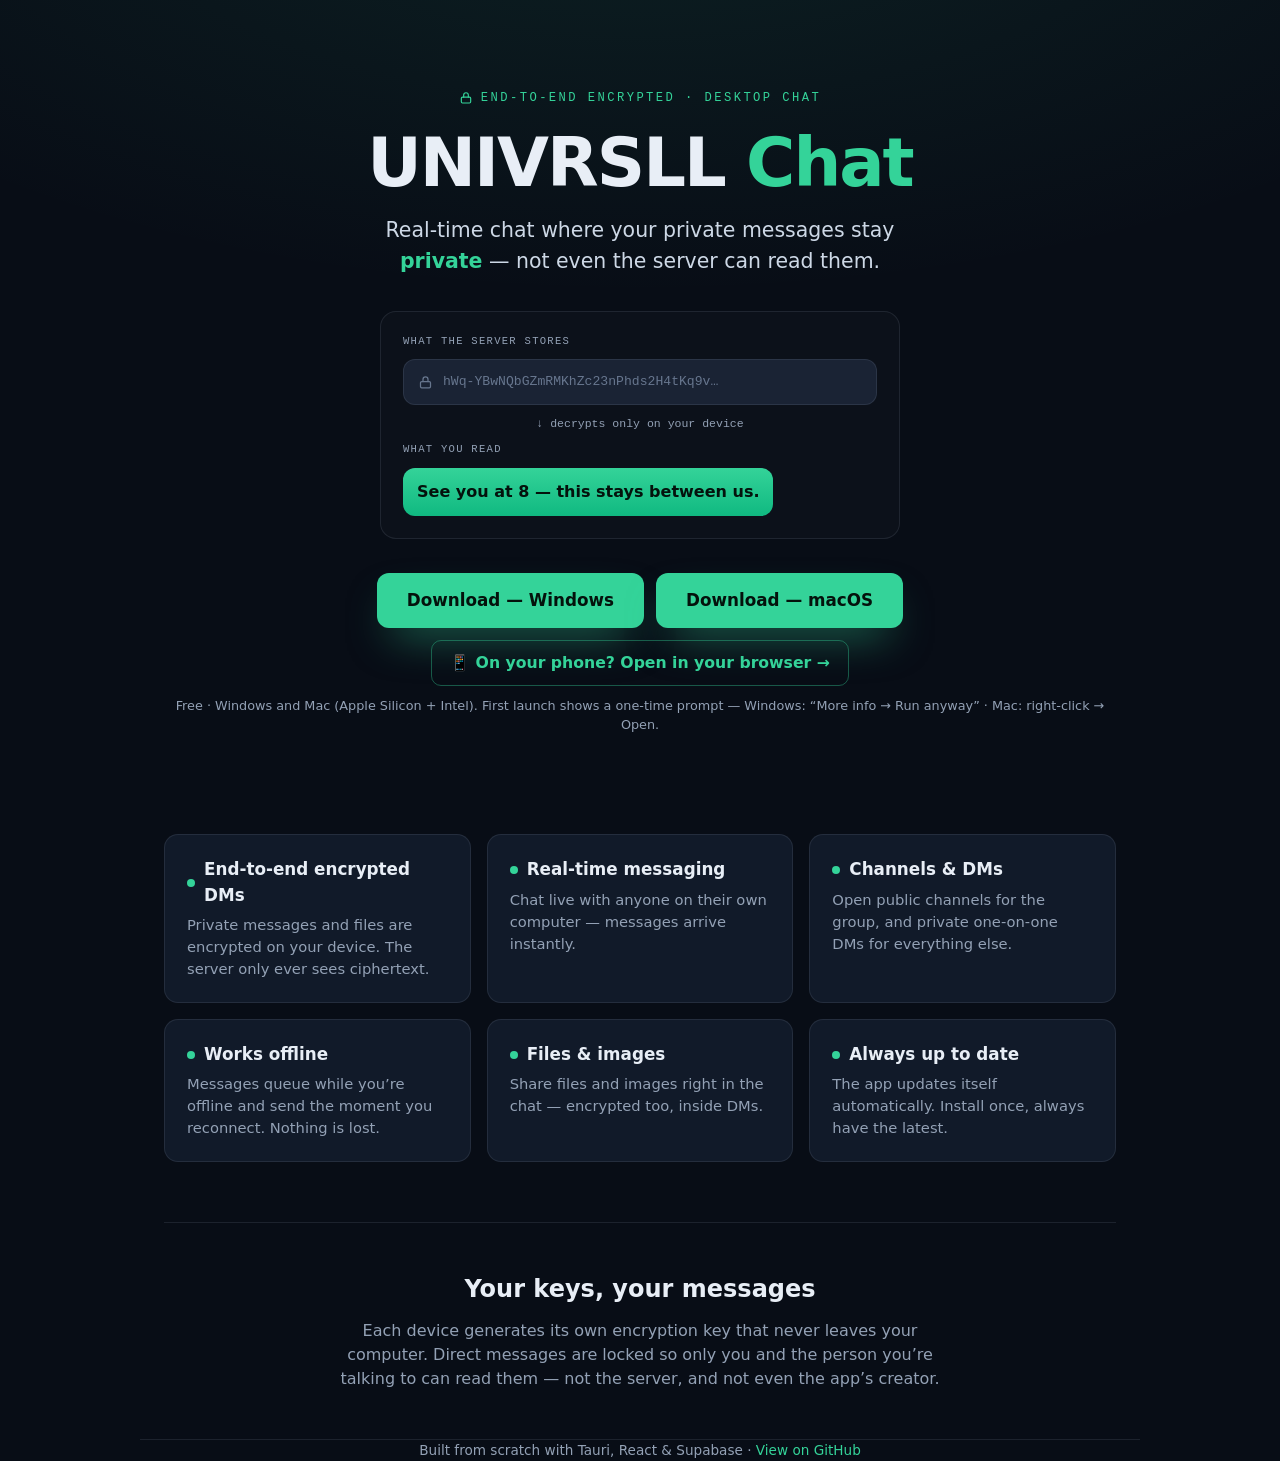
==== docs/index.html @ b4bb4bf6 "site: bump download links to v0.10.4" ====
<!DOCTYPE html>
<html lang="en">
<head>
<meta charset="UTF-8" />
<meta name="viewport" content="width=device-width, initial-scale=1.0" />
<title>UNIVRSLL Chat — Private chat for Windows, Mac &amp; phone</title>
<meta name="description" content="Free real-time chat with end-to-end encrypted DMs and built-in translation. Works on Windows, Mac, and your phone." />

<!-- Open Graph (Facebook / LinkedIn) -->
<meta property="og:type" content="website" />
<meta property="og:url" content="https://alja0079.github.io/univrsll-chat/" />
<meta property="og:title" content="UNIVRSLL Chat — Private chat for Windows, Mac &amp; phone" />
<meta property="og:description" content="Free real-time chat with end-to-end encrypted DMs and translation. Works on Windows, Mac, and your phone." />
<meta property="og:image" content="https://alja0079.github.io/univrsll-chat/og.png" />
<meta property="og:image:width" content="1200" />
<meta property="og:image:height" content="630" />

<!-- Twitter -->
<meta name="twitter:card" content="summary_large_image" />
<meta name="twitter:title" content="UNIVRSLL Chat — Private chat for Windows, Mac &amp; phone" />
<meta name="twitter:description" content="Free chat with encrypted DMs and translation — on Windows, Mac &amp; phone." />
<meta name="twitter:image" content="https://alja0079.github.io/univrsll-chat/og.png" />

<link rel="icon" href="data:image/svg+xml,<svg xmlns='http://www.w3.org/2000/svg' viewBox='0 0 100 100'><text y='.9em' font-size='90'>%F0%9F%94%92</text></svg>" />

<style>
  :root {
    --ink: #080d16;
    --panel: #111a29;
    --bubble: #1a2334;
    --line: rgba(148, 163, 184, 0.14);
    --emerald: #34d399;
    --emerald-deep: #10b981;
    --text: #e8eef6;
    --muted: #93a1b5;
    --cipher: #67768e;
    --sans: "Segoe UI", system-ui, -apple-system, "Helvetica Neue", Arial, sans-serif;
    --mono: ui-monospace, "Cascadia Code", "Consolas", "SFMono-Regular", monospace;
  }
  * { box-sizing: border-box; margin: 0; padding: 0; }
  html { scroll-behavior: smooth; }
  body {
    font-family: var(--sans);
    color: var(--text);
    line-height: 1.5;
    -webkit-font-smoothing: antialiased;
    background:
      radial-gradient(140% 55% at 50% -10%, rgba(52, 211, 153, 0.10), transparent 55%),
      var(--ink);
  }
  .wrap { max-width: 1000px; margin: 0 auto; padding: 0 24px; }

  .hero { text-align: center; padding: 88px 0 40px; }
  .eyebrow {
    display: inline-flex; align-items: center; gap: 8px;
    font-family: var(--mono); font-size: 0.76rem;
    letter-spacing: 0.2em; text-transform: uppercase; color: var(--emerald);
  }
  .eyebrow svg { width: 14px; height: 14px; }
  h1 {
    font-size: clamp(2.4rem, 7vw, 4.2rem); font-weight: 800;
    letter-spacing: -0.03em; line-height: 1; margin-top: 18px; text-wrap: balance;
  }
  h1 .accent { color: var(--emerald); }
  .sub {
    max-width: 52ch; margin: 18px auto 0;
    font-size: clamp(1.05rem, 2.4vw, 1.28rem); color: #cdd8e6; text-wrap: balance;
  }
  .sub strong { color: var(--emerald); font-weight: 600; }

  .demo {
    max-width: 520px; margin: 34px auto 0; text-align: left;
    background: rgba(255, 255, 255, 0.02); border: 1px solid var(--line);
    border-radius: 16px; padding: 22px;
    display: flex; flex-direction: column; gap: 10px;
  }
  .demo-label {
    font-family: var(--mono); font-size: 0.66rem; letter-spacing: 0.12em;
    text-transform: uppercase; color: var(--muted);
  }
  .bubble { border-radius: 12px; padding: 12px 14px; }
  .cipher {
    display: flex; align-items: center; gap: 10px; overflow: hidden;
    background: var(--bubble); border: 1px solid var(--line);
    color: var(--cipher); font-family: var(--mono); font-size: 0.82rem;
  }
  .cipher svg { width: 15px; height: 15px; flex: none; }
  .cipher code { white-space: nowrap; overflow: hidden; text-overflow: ellipsis; }
  .arrow { font-family: var(--mono); font-size: 0.72rem; color: var(--muted); text-align: center; }
  .plain {
    align-self: flex-start; max-width: 82%; font-weight: 600; color: #04120c;
    background: linear-gradient(180deg, var(--emerald), var(--emerald-deep));
  }

  .cta { margin-top: 34px; display: flex; flex-direction: column; align-items: center; gap: 10px; }
  .btn {
    display: inline-block; background: var(--emerald); color: #04120c;
    font-weight: 700; font-size: 1.05rem; padding: 15px 30px; border-radius: 12px;
    text-decoration: none; box-shadow: 0 20px 44px -16px rgba(52, 211, 153, 0.6);
    transition: transform 0.15s ease;
  }
  .btn:hover { transform: translateY(-2px); }
  .btn:focus-visible { outline: 2px solid var(--emerald); outline-offset: 3px; }
  .cta small { color: var(--muted); font-size: 0.8rem; }
  .btn-row { display: flex; gap: 12px; flex-wrap: wrap; justify-content: center; }
  .btn-ghost {
    display: inline-block; margin-top: 2px; color: var(--emerald);
    font-weight: 600; font-size: 0.98rem; text-decoration: none;
    padding: 10px 18px; border-radius: 10px;
    border: 1px solid rgba(52, 211, 153, 0.38); transition: background 0.15s ease;
  }
  .btn-ghost:hover { background: rgba(52, 211, 153, 0.10); }

  .features {
    display: grid; grid-template-columns: repeat(auto-fit, minmax(230px, 1fr));
    gap: 16px; padding: 60px 0;
  }
  .feat { background: var(--panel); border: 1px solid var(--line); border-radius: 14px; padding: 22px; }
  .feat h3 { font-size: 1.05rem; margin-bottom: 6px; display: flex; align-items: center; gap: 9px; }
  .feat p { color: var(--muted); font-size: 0.92rem; }
  .dot { width: 8px; height: 8px; border-radius: 50%; background: var(--emerald); flex: none; }

  .note { border-top: 1px solid var(--line); padding: 48px 0; text-align: center; }
  .note h2 { font-size: 1.5rem; margin-bottom: 12px; }
  .note p { max-width: 60ch; margin: 0 auto; color: var(--muted); }

  footer { border-top: 1px solid var(--line); padding: 30px 0 54px; text-align: center; color: var(--muted); font-size: 0.85rem; }
  footer a { color: var(--emerald); text-decoration: none; }
  footer a:hover { text-decoration: underline; }

  @media (max-width: 560px) { .hero { padding-top: 60px; } }
</style>
</head>
<body>
  <header class="hero">
    <div class="wrap">
      <span class="eyebrow">
        <svg viewBox="0 0 24 24" fill="none" stroke="currentColor" stroke-width="2" stroke-linecap="round" stroke-linejoin="round"><rect x="4" y="10.5" width="16" height="10" rx="2"/><path d="M8 10.5V7a4 4 0 0 1 8 0v3.5"/></svg>
        End-to-end encrypted · Desktop chat
      </span>
      <h1>UNIVRSLL <span class="accent">Chat</span></h1>
      <p class="sub">Real-time chat where your private messages stay <strong>private</strong> — not even the server can read them.</p>

      <div class="demo">
        <div class="demo-label">What the server stores</div>
        <div class="bubble cipher">
          <svg viewBox="0 0 24 24" fill="none" stroke="currentColor" stroke-width="2" stroke-linecap="round" stroke-linejoin="round"><rect x="4" y="10.5" width="16" height="10" rx="2"/><path d="M8 10.5V7a4 4 0 0 1 8 0v3.5"/></svg>
          <code>hWq-YBwNQbGZmRMKhZc23nPhds2H4tKq9v&hellip;</code>
        </div>
        <div class="arrow">&darr; decrypts only on your device</div>
        <div class="demo-label">What you read</div>
        <div class="bubble plain">See you at 8 &mdash; this stays between us.</div>
      </div>

      <div class="cta">
        <div class="btn-row">
          <a class="btn" href="https://github.com/alja0079/univrsll-chat/releases/download/v0.10.4/desktop-chat_0.10.4_x64-setup.exe">Download &mdash; Windows</a>
          <a class="btn" href="https://github.com/alja0079/univrsll-chat/releases/download/v0.10.4/desktop-chat_0.10.4_universal.dmg">Download &mdash; macOS</a>
        </div>
        <a class="btn-ghost" href="https://alja0079.github.io/univrsll-chat/app/">&#128241; On your phone? Open in your browser &rarr;</a>
        <small>Free &middot; Windows and Mac (Apple Silicon + Intel). First launch shows a one-time prompt &mdash; Windows: &ldquo;More info &rarr; Run anyway&rdquo; · Mac: right-click &rarr; Open.</small>
      </div>
    </div>
  </header>

  <main class="wrap">
    <section class="features">
      <div class="feat"><h3><span class="dot"></span>End-to-end encrypted DMs</h3><p>Private messages and files are encrypted on your device. The server only ever sees ciphertext.</p></div>
      <div class="feat"><h3><span class="dot"></span>Real-time messaging</h3><p>Chat live with anyone on their own computer &mdash; messages arrive instantly.</p></div>
      <div class="feat"><h3><span class="dot"></span>Channels &amp; DMs</h3><p>Open public channels for the group, and private one-on-one DMs for everything else.</p></div>
      <div class="feat"><h3><span class="dot"></span>Works offline</h3><p>Messages queue while you&rsquo;re offline and send the moment you reconnect. Nothing is lost.</p></div>
      <div class="feat"><h3><span class="dot"></span>Files &amp; images</h3><p>Share files and images right in the chat &mdash; encrypted too, inside DMs.</p></div>
      <div class="feat"><h3><span class="dot"></span>Always up to date</h3><p>The app updates itself automatically. Install once, always have the latest.</p></div>
    </section>

    <section class="note">
      <h2>Your keys, your messages</h2>
      <p>Each device generates its own encryption key that never leaves your computer. Direct messages are locked so only you and the person you&rsquo;re talking to can read them &mdash; not the server, and not even the app&rsquo;s creator.</p>
    </section>
  </main>

  <footer class="wrap">
    Built from scratch with Tauri, React &amp; Supabase &middot;
    <a href="https://github.com/alja0079/univrsll-chat">View on GitHub</a>
  </footer>
</body>
</html>
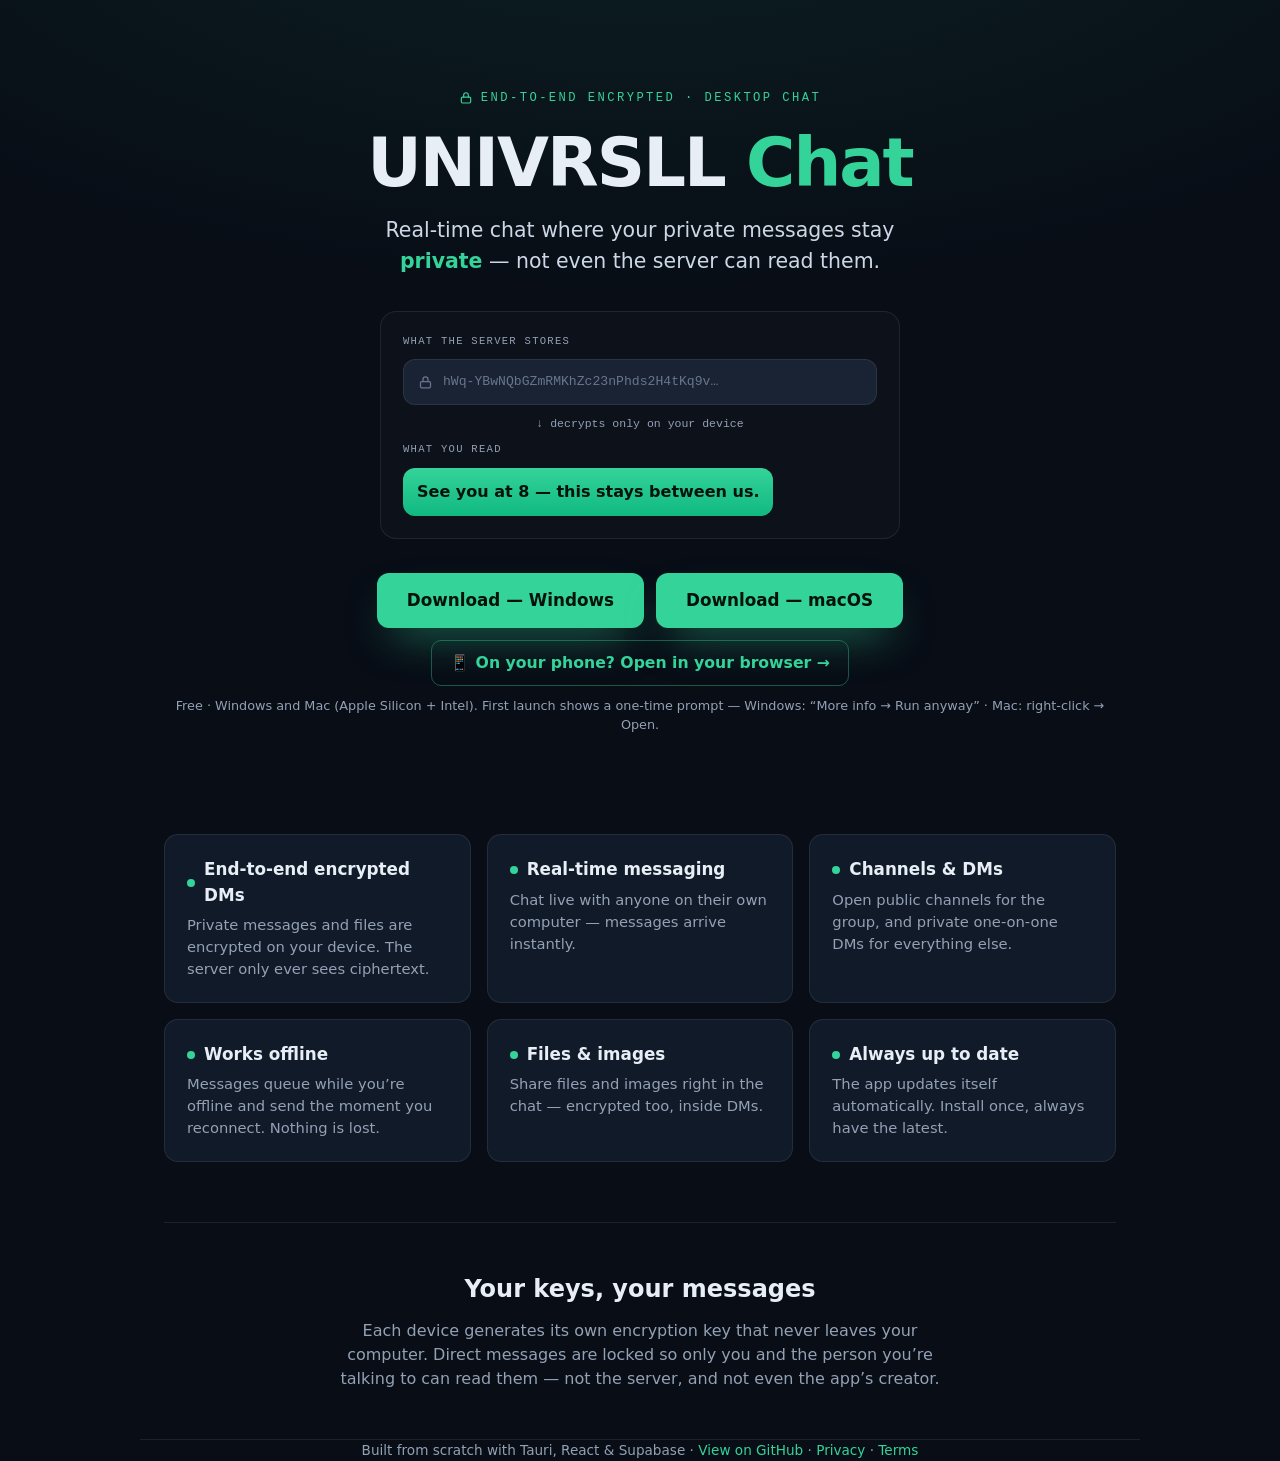
==== commit 09b62f7a: "site: add Privacy Policy and Terms of Service pages + footer links" ====
--- a/docs/index.html
+++ b/docs/index.html
@@ -154,8 +154,8 @@
 
       <div class="cta">
         <div class="btn-row">
-          <a class="btn" href="https://github.com/alja0079/univrsll-chat/releases/download/v0.10.4/desktop-chat_0.10.4_x64-setup.exe">Download &mdash; Windows</a>
-          <a class="btn" href="https://github.com/alja0079/univrsll-chat/releases/download/v0.10.4/desktop-chat_0.10.4_universal.dmg">Download &mdash; macOS</a>
+          <a class="btn" href="https://github.com/alja0079/univrsll-chat/releases/download/v0.10.6/desktop-chat_0.10.6_x64-setup.exe">Download &mdash; Windows</a>
+          <a class="btn" href="https://github.com/alja0079/univrsll-chat/releases/download/v0.10.6/desktop-chat_0.10.6_universal.dmg">Download &mdash; macOS</a>
         </div>
         <a class="btn-ghost" href="https://alja0079.github.io/univrsll-chat/app/">&#128241; On your phone? Open in your browser &rarr;</a>
         <small>Free &middot; Windows and Mac (Apple Silicon + Intel). First launch shows a one-time prompt &mdash; Windows: &ldquo;More info &rarr; Run anyway&rdquo; · Mac: right-click &rarr; Open.</small>
@@ -182,6 +182,8 @@
   <footer class="wrap">
     Built from scratch with Tauri, React &amp; Supabase &middot;
     <a href="https://github.com/alja0079/univrsll-chat">View on GitHub</a>
+    &middot; <a href="privacy.html">Privacy</a>
+    &middot; <a href="terms.html">Terms</a>
   </footer>
 </body>
 </html>
